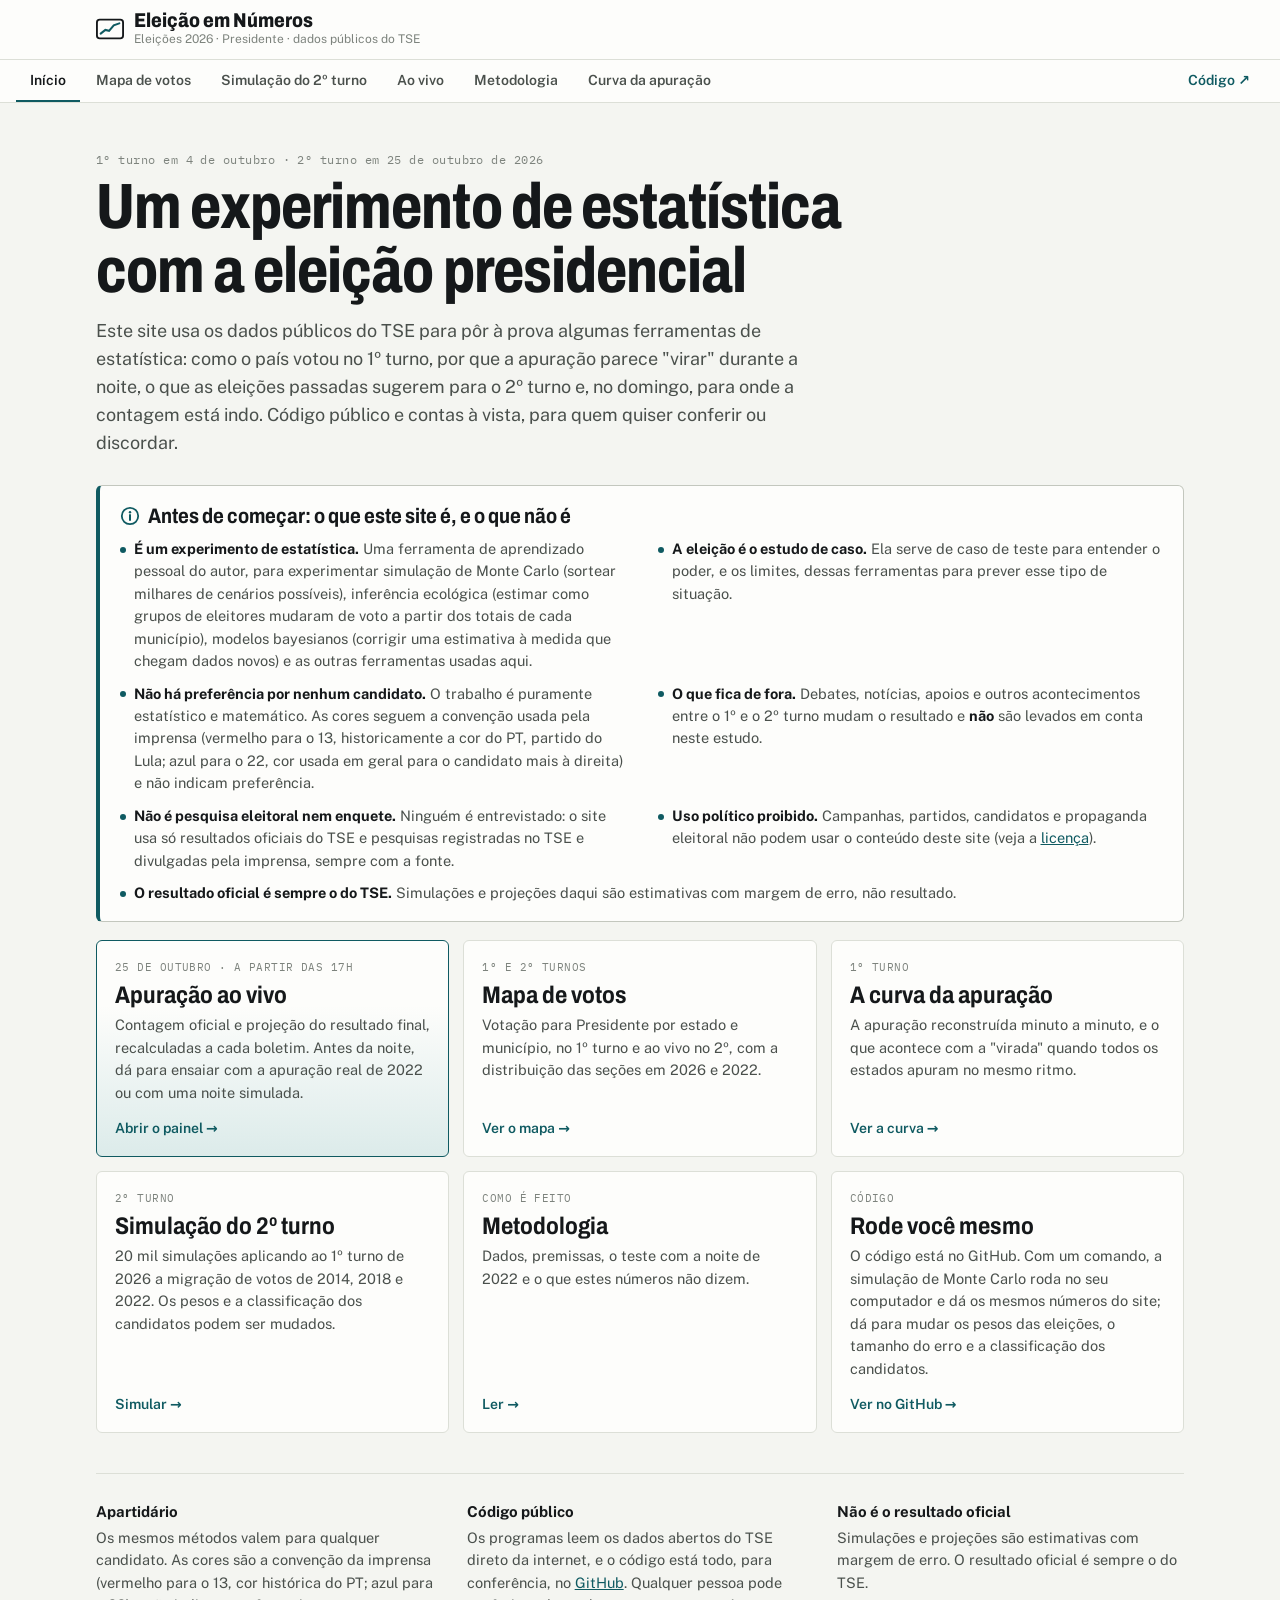
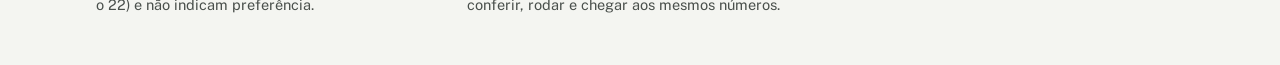
==== site/index.html @ 9e693103 "Licença proíbe uso político-eleitoral; simulação roda pela linha de comando - pipeline/simular.py: M" ====
<!doctype html>
<html lang="pt-BR">
<head>
<meta charset="utf-8">
<meta name="viewport" content="width=device-width, initial-scale=1, viewport-fit=cover">
<title>Eleição em Números</title>
<meta name="description" content="Um experimento de estatística com a eleição presidencial de 2026 e os dados públicos do TSE: mapa de votos, curva da apuração, simulação do 2º turno e projeção ao vivo.">
<link rel="preconnect" href="https://fonts.googleapis.com">
<link rel="preconnect" href="https://fonts.gstatic.com" crossorigin>
<link rel="stylesheet" href="https://fonts.googleapis.com/css2?family=Archivo:wdth,wght@62..125,500..800&family=IBM+Plex+Mono:wght@400;500&family=Public+Sans:wght@400;500;600;700&display=swap">
<link rel="stylesheet" href="comum.css">
<style>
:root {
  --bg: #f4f5f1; --surface: #fdfdfb; --surface-2: #eceee8; --ink: #15181a; --ink-2: #4a504c; --muted: #7d837d;
  --line: #dcdfd7; --line-strong: #c3c7be; --accent: #0f5a61; --accent-soft: #dcebea; --c22: #2a78d6; --c13: #e34948;
  --f-display: "Archivo", "Arial Narrow", system-ui, sans-serif; --f-body: "Public Sans", system-ui, -apple-system, "Segoe UI", sans-serif;
  --f-mono: "IBM Plex Mono", ui-monospace, Menlo, monospace; --r: 6px;
}
@media (prefers-color-scheme: dark) {
  :root:not([data-theme="light"]) {
    --bg: #0f1211; --surface: #171b1a; --surface-2: #202524; --ink: #edf0eb; --ink-2: #c0c6be; --muted: #8b918a;
    --line: #2a302e; --line-strong: #3a413e; --accent: #6cc1c8; --accent-soft: #1c3335; --c22: #3987e5; --c13: #e66767; color-scheme: dark;
  }
}
:root[data-theme="dark"] {
  --bg: #0f1211; --surface: #171b1a; --surface-2: #202524; --ink: #edf0eb; --ink-2: #c0c6be; --muted: #8b918a;
  --line: #2a302e; --line-strong: #3a413e; --accent: #6cc1c8; --accent-soft: #1c3335; --c22: #3987e5; --c13: #e66767; color-scheme: dark;
}
* { box-sizing: border-box; }
body { margin: 0; background: var(--bg); color: var(--ink); font-family: var(--f-body); font-size: 16px; line-height: 1.55; }
a { color: var(--accent); }
.wrap { max-width: 1120px; margin: 0 auto; padding-left: max(16px, env(safe-area-inset-left, 0px)); padding-right: max(16px, env(safe-area-inset-right, 0px)); }
.topbar { background: var(--surface); border-bottom: 1px solid var(--line); }
.topbar .wrap { display: flex; align-items: center; gap: 10px; padding-block: 10px; }
.topbar svg { width: 28px; height: 28px; }
.brand-name { font-family: var(--f-display); font-weight: 800; font-stretch: 85%; font-size: 20px; line-height: 1; }
.brand-sub { font-size: 12px; color: var(--muted); }
.hero { padding-block: 48px 20px; max-width: 820px; }
.eyebrow { font-family: var(--f-mono); font-size: 11.5px; color: var(--muted); letter-spacing: .04em; }
h1 { font-family: var(--f-display); font-weight: 750; font-stretch: 78%; font-size: clamp(36px, 6vw, 64px); line-height: 1.0; letter-spacing: -0.015em; margin: 6px 0 14px; text-wrap: balance; }
.hero p { font-size: 18px; color: var(--ink-2); margin: 0; max-width: 64ch; }
.nota { border: 1px solid var(--line-strong); border-left: 4px solid var(--accent); background: var(--surface); border-radius: var(--r); padding: 18px 20px 16px; margin-top: 8px; }
.nota h2 { font-family: var(--f-display); font-weight: 700; font-stretch: 85%; font-size: 21px; line-height: 1.15; margin: 0 0 10px; display: flex; align-items: center; gap: 8px; }
.nota h2 svg { width: 20px; height: 20px; flex: none; color: var(--accent); }
.nota ul { list-style: none; margin: 0; padding: 0; display: grid; grid-template-columns: repeat(2, minmax(0, 1fr)); gap: 10px 32px; }
.nota li { font-size: 14.5px; color: var(--ink-2); padding-left: 14px; position: relative; }
.nota li::before { content: ""; position: absolute; left: 0; top: .62em; width: 6px; height: 6px; border-radius: 50%; background: var(--accent); }
.nota li b { color: var(--ink); }
.nota li.inteira { grid-column: 1 / -1; }
@media (max-width: 760px) { .nota ul { grid-template-columns: minmax(0, 1fr); } }
.cards { display: grid; grid-template-columns: repeat(auto-fill, minmax(min(100%, 320px), 1fr)); gap: 14px; padding-block: 18px 40px; }
.card { display: flex; flex-direction: column; gap: 6px; background: var(--surface); border: 1px solid var(--line); border-radius: var(--r); padding: 18px 18px 16px; text-decoration: none; color: inherit; transition: border-color .15s, transform .15s; min-width: 0; }
.card:hover { border-color: var(--accent); transform: translateY(-1px); }
.card .k { font-family: var(--f-mono); font-size: 11px; color: var(--muted); letter-spacing: .04em; }
.card h2 { font-family: var(--f-display); font-weight: 700; font-stretch: 85%; font-size: 24px; line-height: 1.1; margin: 0; }
.card p { margin: 0; color: var(--ink-2); font-size: 14.5px; }
.card .vai { margin-top: auto; padding-top: 8px; font-size: 14px; font-weight: 600; color: var(--accent); }
.card.destaque { border-color: var(--accent); background: linear-gradient(0deg, var(--accent-soft), var(--surface) 70%); }
.princ { border-top: 1px solid var(--line); padding-block: 26px 48px; display: grid; grid-template-columns: repeat(3, minmax(0, 1fr)); gap: 24px; font-size: 14.5px; color: var(--ink-2); }
.princ h3 { font-size: 15px; color: var(--ink); margin: 0 0 4px; }
.princ p { margin: 0; }
.sobre { border-top: 1px solid var(--line); padding-block: 26px 56px; max-width: 760px; }
.sobre h2 { font-family: var(--f-display); font-weight: 700; font-stretch: 85%; font-size: 26px; margin: 4px 0 8px; }
.sobre p { color: var(--ink-2); margin: 0 0 8px; }
.sobre-links a { font-weight: 600; }
@media (max-width: 760px) { .princ { grid-template-columns: minmax(0, 1fr); } }
/* celular: menos espaço vazio no topo e link do GitHub com alvo de toque maior */
@media (max-width: 560px) {
  .hero { padding-block: 28px 16px; }
  .hero p { font-size: 17px; }
  .nota { padding: 16px 16px 14px; }
  .nota h2 { font-size: 20px; align-items: flex-start; }
  .nota h2 svg { margin-top: 2px; }
  .card { padding: 16px; }
  .card h2 { font-size: 23px; }
  .sobre-links a { display: inline-block; padding: 8px 0; }
}
@media (prefers-reduced-motion: reduce) { .card { transition: none; } }
</style>
</head>
<body>
<header class="topbar"><div class="wrap">
  <svg viewBox="0 0 30 30" aria-hidden="true"><rect x="1" y="5" width="28" height="20" rx="3" fill="none" stroke="currentColor" stroke-width="2"/><polyline points="5,20 10,16 14,17 19,11 25,9" fill="none" stroke="var(--accent)" stroke-width="2.2" stroke-linecap="round"/></svg>
  <div><div class="brand-name">Eleição em Números</div><div class="brand-sub">Eleições 2026 · Presidente · dados públicos do TSE</div></div>
</div>
<nav class="abas" aria-label="Páginas"><a href="./" aria-current="page">Início</a><a href="votos/">Mapa de votos</a><a href="segundo-turno/">Simulação do 2º turno</a><a href="ao-vivo/">Ao vivo</a><a href="metodologia/">Metodologia</a><a href="apuracao/">Curva da apuração</a><a class="aba-externa" href="https://github.com/LuisFHartmann/eleicao-em-numeros" rel="noopener">Código ↗</a></nav></header>

<main class="wrap">
  <section class="hero">
    <div class="eyebrow">1º turno em 4 de outubro · 2º turno em 25 de outubro de 2026</div>
    <h1>Um experimento de estatística com a eleição presidencial</h1>
    <p>Este site usa os dados públicos do TSE para pôr à prova algumas ferramentas de estatística: como o país votou no 1º turno, por que a apuração parece "virar" durante a noite, o que as eleições passadas sugerem para o 2º turno e, no domingo, para onde a contagem está indo. Código público e contas à vista, para quem quiser conferir ou discordar.</p>
  </section>
  <aside class="nota" role="note" aria-labelledby="nota-titulo">
    <h2 id="nota-titulo"><svg viewBox="0 0 20 20" aria-hidden="true"><circle cx="10" cy="10" r="8.2" fill="none" stroke="currentColor" stroke-width="1.8"/><path d="M10 9v5" stroke="currentColor" stroke-width="2" stroke-linecap="round"/><circle cx="10" cy="6.2" r="1.2" fill="currentColor"/></svg>Antes de começar: o que este site é, e o que não é</h2>
    <ul>
      <li><b>É um experimento de estatística.</b> Uma ferramenta de aprendizado pessoal do autor, para experimentar simulação de Monte Carlo (sortear milhares de cenários possíveis), inferência ecológica (estimar como grupos de eleitores mudaram de voto a partir dos totais de cada município), modelos bayesianos (corrigir uma estimativa à medida que chegam dados novos) e as outras ferramentas usadas aqui.</li>
      <li><b>A eleição é o estudo de caso.</b> Ela serve de caso de teste para entender o poder, e os limites, dessas ferramentas para prever esse tipo de situação.</li>
      <li><b>Não há preferência por nenhum candidato.</b> O trabalho é puramente estatístico e matemático. As cores seguem a convenção usada pela imprensa (vermelho para o 13, historicamente a cor do PT, partido do Lula; azul para o 22, cor usada em geral para o candidato mais à direita) e não indicam preferência.</li>
      <li><b>O que fica de fora.</b> Debates, notícias, apoios e outros acontecimentos entre o 1º e o 2º turno mudam o resultado e <b>não</b> são levados em conta neste estudo.</li>
      <li><b>Não é pesquisa eleitoral nem enquete.</b> Ninguém é entrevistado: o site usa só resultados oficiais do TSE e pesquisas registradas no TSE e divulgadas pela imprensa, sempre com a fonte.</li>
      <li><b>Uso político proibido.</b> Campanhas, partidos, candidatos e propaganda eleitoral não podem usar o conteúdo deste site (veja a <a href="https://github.com/LuisFHartmann/eleicao-em-numeros/blob/main/LICENSE.md" rel="noopener">licença</a>).</li>
      <li class="inteira"><b>O resultado oficial é sempre o do TSE.</b> Simulações e projeções daqui são estimativas com margem de erro, não resultado.</li>
    </ul>
  </aside>
  <section class="cards">
    <a class="card destaque" href="ao-vivo/"><span class="k">25 DE OUTUBRO · A PARTIR DAS 17H</span><h2>Apuração ao vivo</h2><p>Contagem oficial e projeção do resultado final, recalculadas a cada boletim. Antes da noite, dá para ensaiar com a apuração real de 2022 ou com uma noite simulada.</p><span class="vai">Abrir o painel →</span></a>
    <a class="card" href="votos/"><span class="k">1º E 2º TURNOS</span><h2>Mapa de votos</h2><p>Votação para Presidente por estado e município, no 1º turno e ao vivo no 2º, com a distribuição das seções em 2026 e 2022.</p><span class="vai">Ver o mapa →</span></a>
    <a class="card" href="apuracao/"><span class="k">1º TURNO</span><h2>A curva da apuração</h2><p>A apuração reconstruída minuto a minuto, e o que acontece com a "virada" quando todos os estados apuram no mesmo ritmo.</p><span class="vai">Ver a curva →</span></a>
    <a class="card" href="segundo-turno/"><span class="k">2º TURNO</span><h2>Simulação do 2º turno</h2><p>20 mil simulações aplicando ao 1º turno de 2026 a migração de votos de 2014, 2018 e 2022. Os pesos e a classificação dos candidatos podem ser mudados.</p><span class="vai">Simular →</span></a>
    <a class="card" href="metodologia/"><span class="k">COMO É FEITO</span><h2>Metodologia</h2><p>Dados, premissas, o teste com a noite de 2022 e o que estes números não dizem.</p><span class="vai">Ler →</span></a>
      <a class="card" href="https://github.com/LuisFHartmann/eleicao-em-numeros" rel="noopener"><span class="k">CÓDIGO</span><h2>Rode você mesmo</h2><p>O código está no GitHub. Com um comando, a simulação de Monte Carlo roda no seu computador e dá os mesmos números do site; dá para mudar os pesos das eleições, o tamanho do erro e a classificação dos candidatos.</p><span class="vai">Ver no GitHub →</span></a>
  </section>
  <section class="princ">
    <div><h3>Apartidário</h3><p>Os mesmos métodos valem para qualquer candidato. As cores são a convenção da imprensa (vermelho para o 13, cor histórica do PT; azul para o 22) e não indicam preferência.</p></div>
    <div><h3>Código público</h3><p>Os programas leem os dados abertos do TSE direto da internet, e o código está todo, para conferência, no <a href="https://github.com/LuisFHartmann/eleicao-em-numeros" rel="noopener">GitHub</a>. Qualquer pessoa pode conferir, rodar e chegar aos mesmos números.</p></div>
    <div><h3>Não é o resultado oficial</h3><p>Simulações e projeções são estimativas com margem de erro. O resultado oficial é sempre o do TSE.</p></div>
  </section>
</main>
</body>
</html>
---- site/comum.css ----
/* Navegação entre as páginas do site. Usa os tokens de cor definidos em cada página. */
.abas {
  display: flex;
  gap: 2px;
  overflow-x: auto;
  scrollbar-width: none;
  border-top: 1px solid var(--line);
  padding-left: max(16px, env(safe-area-inset-left, 0px));
  padding-right: max(16px, env(safe-area-inset-right, 0px));
  max-width: 1320px;
  margin: 0 auto;
}
.abas::-webkit-scrollbar { display: none; }
.abas a {
  flex: none;
  padding: 10px 14px 9px;
  font-size: 14px;
  font-weight: 600;
  color: var(--ink-2);
  text-decoration: none;
  border-bottom: 2px solid transparent;
  white-space: nowrap;
}
.abas a:hover { color: var(--ink); background: var(--surface-2); }
.abas a[aria-current="page"] { color: var(--ink); border-bottom-color: var(--accent); }
.abas a small { font-weight: 500; color: var(--muted); margin-left: 6px; font-size: 12px; }

/* Celular: as abas rolam de lado; um esmaecido na borda direita mostra que há mais abas. */
@media (max-width: 760px) {
  .abas { -webkit-mask-image: linear-gradient(to right, #000 calc(100% - 28px), transparent); mask-image: linear-gradient(to right, #000 calc(100% - 28px), transparent); }
  .abas a { padding: 12px 12px 11px; }
}

/* Aba externa (código no GitHub): no fim da barra, em destaque discreto. */
.abas a.aba-externa { margin-left: auto; color: var(--accent); }
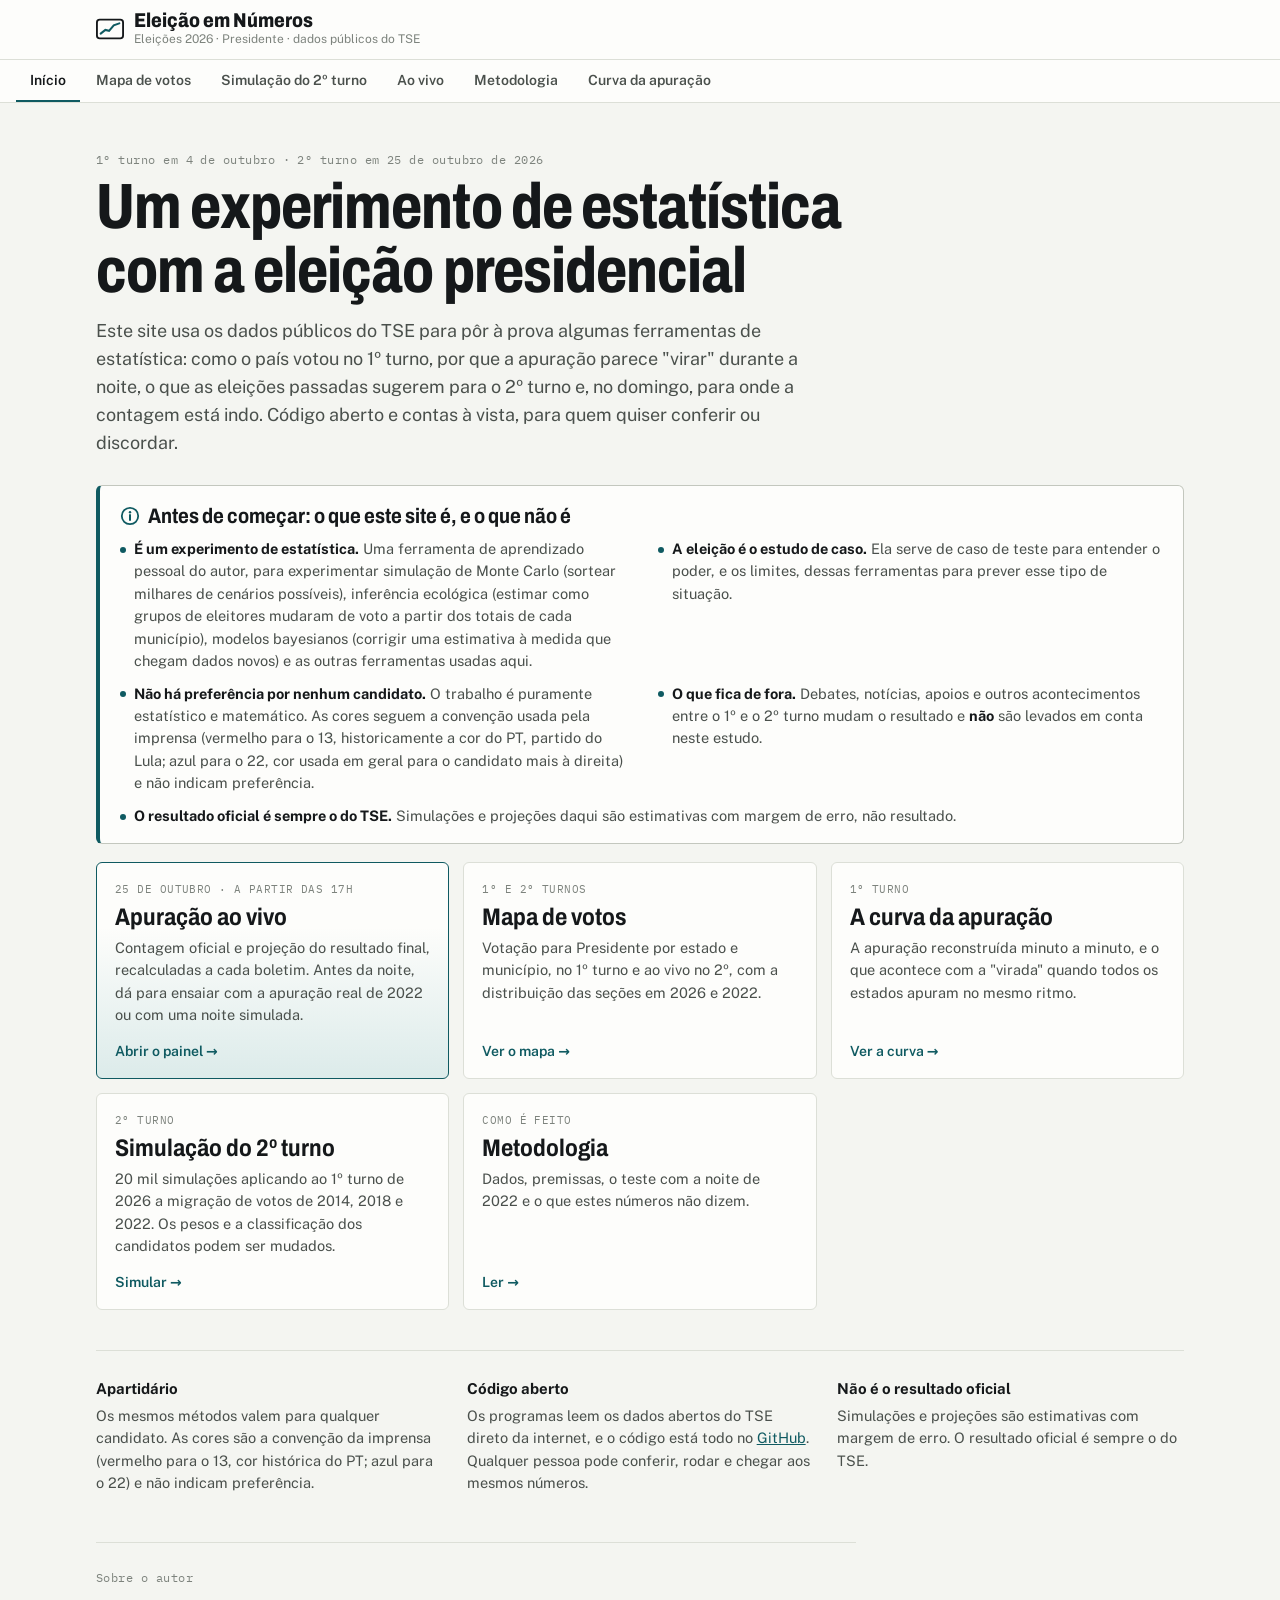
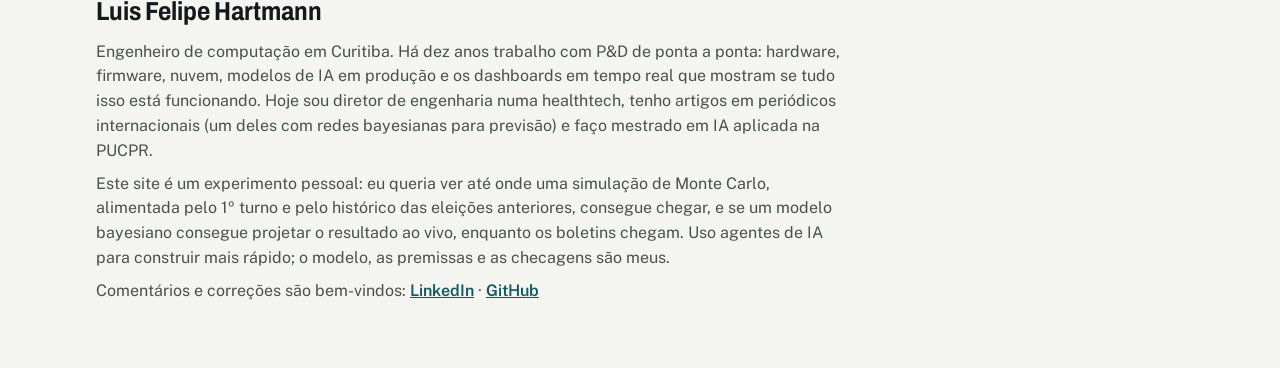
==== commit 6ea389b2: "Links para o código no GitHub em todas as páginas; relatório com links absolutos O PDF era gerado de" ====
--- a/site/index.html
+++ b/site/index.html
@@ -83,13 +83,13 @@
   <svg viewBox="0 0 30 30" aria-hidden="true"><rect x="1" y="5" width="28" height="20" rx="3" fill="none" stroke="currentColor" stroke-width="2"/><polyline points="5,20 10,16 14,17 19,11 25,9" fill="none" stroke="var(--accent)" stroke-width="2.2" stroke-linecap="round"/></svg>
   <div><div class="brand-name">Eleição em Números</div><div class="brand-sub">Eleições 2026 · Presidente · dados públicos do TSE</div></div>
 </div>
-<nav class="abas" aria-label="Páginas"><a href="./" aria-current="page">Início</a><a href="votos/">Mapa de votos</a><a href="segundo-turno/">Simulação do 2º turno</a><a href="ao-vivo/">Ao vivo</a><a href="metodologia/">Metodologia</a><a href="apuracao/">Curva da apuração</a><a class="aba-externa" href="https://github.com/LuisFHartmann/eleicao-em-numeros" rel="noopener">Código ↗</a></nav></header>
+<nav class="abas" aria-label="Páginas"><a href="./" aria-current="page">Início</a><a href="votos/">Mapa de votos</a><a href="segundo-turno/">Simulação do 2º turno</a><a href="ao-vivo/">Ao vivo</a><a href="metodologia/">Metodologia</a><a href="apuracao/">Curva da apuração</a></nav></header>
 
 <main class="wrap">
   <section class="hero">
     <div class="eyebrow">1º turno em 4 de outubro · 2º turno em 25 de outubro de 2026</div>
     <h1>Um experimento de estatística com a eleição presidencial</h1>
-    <p>Este site usa os dados públicos do TSE para pôr à prova algumas ferramentas de estatística: como o país votou no 1º turno, por que a apuração parece "virar" durante a noite, o que as eleições passadas sugerem para o 2º turno e, no domingo, para onde a contagem está indo. Código público e contas à vista, para quem quiser conferir ou discordar.</p>
+    <p>Este site usa os dados públicos do TSE para pôr à prova algumas ferramentas de estatística: como o país votou no 1º turno, por que a apuração parece "virar" durante a noite, o que as eleições passadas sugerem para o 2º turno e, no domingo, para onde a contagem está indo. Código aberto e contas à vista, para quem quiser conferir ou discordar.</p>
   </section>
   <aside class="nota" role="note" aria-labelledby="nota-titulo">
     <h2 id="nota-titulo"><svg viewBox="0 0 20 20" aria-hidden="true"><circle cx="10" cy="10" r="8.2" fill="none" stroke="currentColor" stroke-width="1.8"/><path d="M10 9v5" stroke="currentColor" stroke-width="2" stroke-linecap="round"/><circle cx="10" cy="6.2" r="1.2" fill="currentColor"/></svg>Antes de começar: o que este site é, e o que não é</h2>
@@ -98,8 +98,6 @@
       <li><b>A eleição é o estudo de caso.</b> Ela serve de caso de teste para entender o poder, e os limites, dessas ferramentas para prever esse tipo de situação.</li>
       <li><b>Não há preferência por nenhum candidato.</b> O trabalho é puramente estatístico e matemático. As cores seguem a convenção usada pela imprensa (vermelho para o 13, historicamente a cor do PT, partido do Lula; azul para o 22, cor usada em geral para o candidato mais à direita) e não indicam preferência.</li>
       <li><b>O que fica de fora.</b> Debates, notícias, apoios e outros acontecimentos entre o 1º e o 2º turno mudam o resultado e <b>não</b> são levados em conta neste estudo.</li>
-      <li><b>Não é pesquisa eleitoral nem enquete.</b> Ninguém é entrevistado: o site usa só resultados oficiais do TSE e pesquisas registradas no TSE e divulgadas pela imprensa, sempre com a fonte.</li>
-      <li><b>Uso político proibido.</b> Campanhas, partidos, candidatos e propaganda eleitoral não podem usar o conteúdo deste site (veja a <a href="https://github.com/LuisFHartmann/eleicao-em-numeros/blob/main/LICENSE.md" rel="noopener">licença</a>).</li>
       <li class="inteira"><b>O resultado oficial é sempre o do TSE.</b> Simulações e projeções daqui são estimativas com margem de erro, não resultado.</li>
     </ul>
   </aside>
@@ -109,12 +107,19 @@
     <a class="card" href="apuracao/"><span class="k">1º TURNO</span><h2>A curva da apuração</h2><p>A apuração reconstruída minuto a minuto, e o que acontece com a "virada" quando todos os estados apuram no mesmo ritmo.</p><span class="vai">Ver a curva →</span></a>
     <a class="card" href="segundo-turno/"><span class="k">2º TURNO</span><h2>Simulação do 2º turno</h2><p>20 mil simulações aplicando ao 1º turno de 2026 a migração de votos de 2014, 2018 e 2022. Os pesos e a classificação dos candidatos podem ser mudados.</p><span class="vai">Simular →</span></a>
     <a class="card" href="metodologia/"><span class="k">COMO É FEITO</span><h2>Metodologia</h2><p>Dados, premissas, o teste com a noite de 2022 e o que estes números não dizem.</p><span class="vai">Ler →</span></a>
-      <a class="card" href="https://github.com/LuisFHartmann/eleicao-em-numeros" rel="noopener"><span class="k">CÓDIGO</span><h2>Rode você mesmo</h2><p>O código está no GitHub. Com um comando, a simulação de Monte Carlo roda no seu computador e dá os mesmos números do site; dá para mudar os pesos das eleições, o tamanho do erro e a classificação dos candidatos.</p><span class="vai">Ver no GitHub →</span></a>
   </section>
   <section class="princ">
     <div><h3>Apartidário</h3><p>Os mesmos métodos valem para qualquer candidato. As cores são a convenção da imprensa (vermelho para o 13, cor histórica do PT; azul para o 22) e não indicam preferência.</p></div>
-    <div><h3>Código público</h3><p>Os programas leem os dados abertos do TSE direto da internet, e o código está todo, para conferência, no <a href="https://github.com/LuisFHartmann/eleicao-em-numeros" rel="noopener">GitHub</a>. Qualquer pessoa pode conferir, rodar e chegar aos mesmos números.</p></div>
+    <div><h3>Código aberto</h3><p>Os programas leem os dados abertos do TSE direto da internet, e o código está todo no <a href="https://github.com/LuisFHartmann/eleicao-em-numeros" rel="noopener">GitHub</a>. Qualquer pessoa pode conferir, rodar e chegar aos mesmos números.</p></div>
     <div><h3>Não é o resultado oficial</h3><p>Simulações e projeções são estimativas com margem de erro. O resultado oficial é sempre o do TSE.</p></div>
+  </section>
+  <!-- SOBRE O AUTOR: fatos do handoff do site pessoal (sem oferta de serviços; o site pessoal ainda não está no ar) -->
+  <section class="sobre" id="sobre">
+    <div class="eyebrow">Sobre o autor</div>
+    <h2>Luis Felipe Hartmann</h2>
+    <p class="sobre-texto">Engenheiro de computação em Curitiba. Há dez anos trabalho com P&amp;D de ponta a ponta: hardware, firmware, nuvem, modelos de IA em produção e os dashboards em tempo real que mostram se tudo isso está funcionando. Hoje sou diretor de engenharia numa healthtech, tenho artigos em periódicos internacionais (um deles com redes bayesianas para previsão) e faço mestrado em IA aplicada na PUCPR.</p>
+    <p class="sobre-texto">Este site é um experimento pessoal: eu queria ver até onde uma simulação de Monte Carlo, alimentada pelo 1º turno e pelo histórico das eleições anteriores, consegue chegar, e se um modelo bayesiano consegue projetar o resultado ao vivo, enquanto os boletins chegam. Uso agentes de IA para construir mais rápido; o modelo, as premissas e as checagens são meus.</p>
+    <p class="sobre-links">Comentários e correções são bem-vindos: <a href="https://www.linkedin.com/in/luis-felipe-hartmann/" rel="noopener">LinkedIn</a> · <a href="https://github.com/LuisFHartmann" rel="noopener">GitHub</a></p>
   </section>
 </main>
 </body>
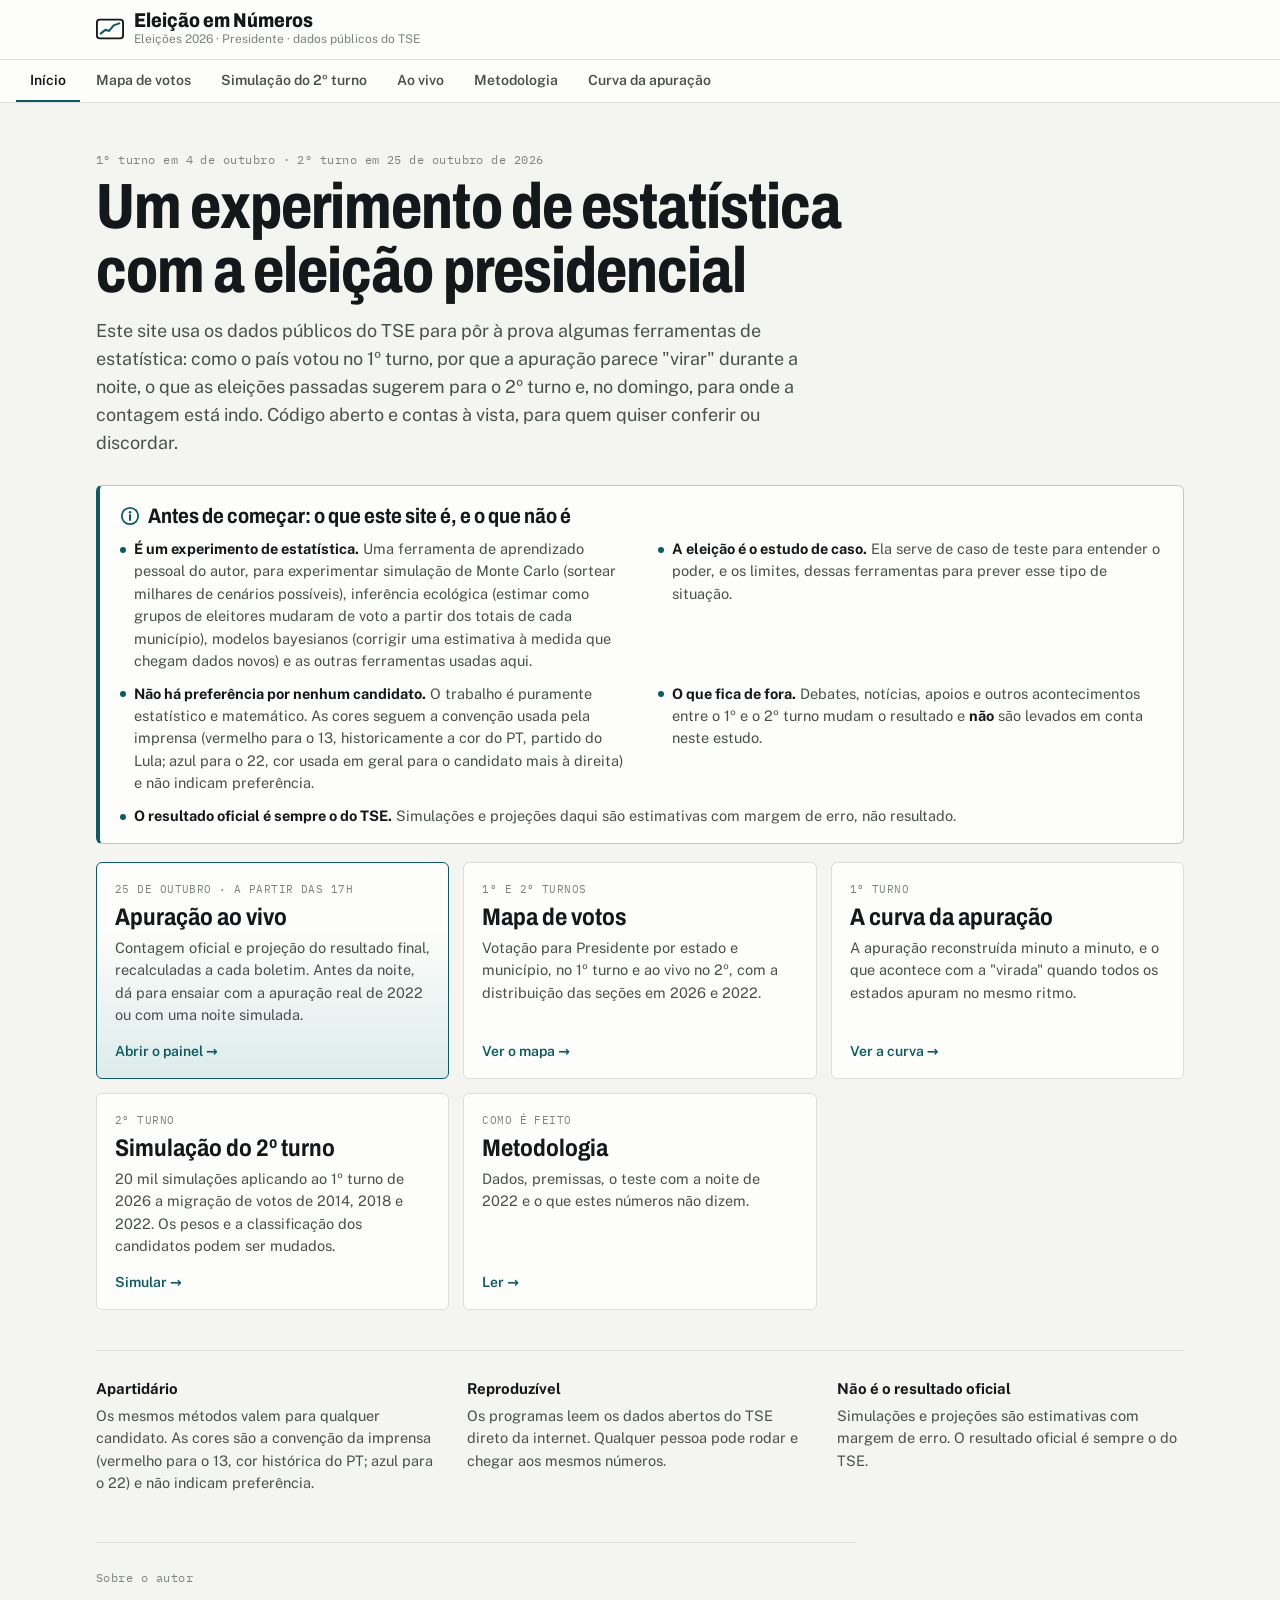
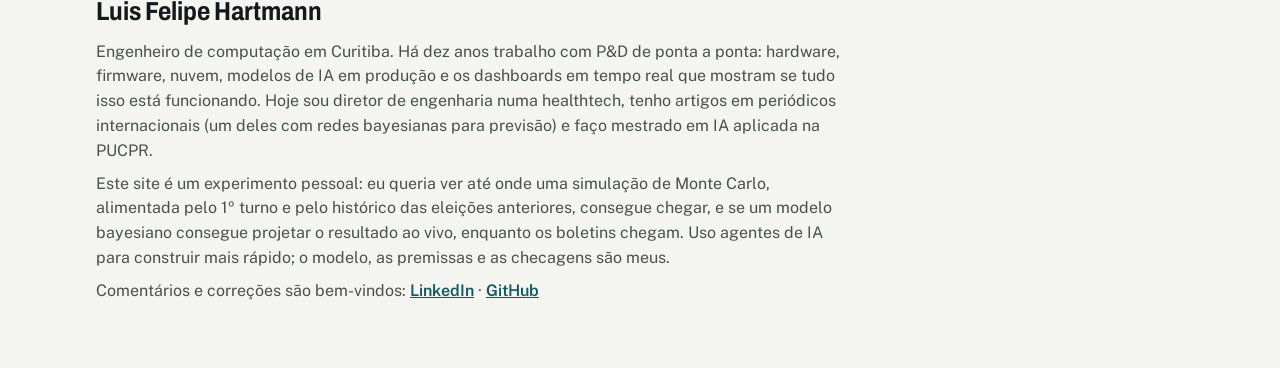
==== commit 7e560554: "Eleição em Números: site, pipeline e painel ao vivo do 2º turno Site estático com mapa de votos (1º " ====
--- a/site/index.html
+++ b/site/index.html
@@ -110,7 +110,7 @@
   </section>
   <section class="princ">
     <div><h3>Apartidário</h3><p>Os mesmos métodos valem para qualquer candidato. As cores são a convenção da imprensa (vermelho para o 13, cor histórica do PT; azul para o 22) e não indicam preferência.</p></div>
-    <div><h3>Código aberto</h3><p>Os programas leem os dados abertos do TSE direto da internet, e o código está todo no <a href="https://github.com/LuisFHartmann/eleicao-em-numeros" rel="noopener">GitHub</a>. Qualquer pessoa pode conferir, rodar e chegar aos mesmos números.</p></div>
+    <div><h3>Reproduzível</h3><p>Os programas leem os dados abertos do TSE direto da internet. Qualquer pessoa pode rodar e chegar aos mesmos números.</p></div>
     <div><h3>Não é o resultado oficial</h3><p>Simulações e projeções são estimativas com margem de erro. O resultado oficial é sempre o do TSE.</p></div>
   </section>
   <!-- SOBRE O AUTOR: fatos do handoff do site pessoal (sem oferta de serviços; o site pessoal ainda não está no ar) -->
--- a/site/comum.css
+++ b/site/comum.css
@@ -30,6 +30,3 @@
   .abas { -webkit-mask-image: linear-gradient(to right, #000 calc(100% - 28px), transparent); mask-image: linear-gradient(to right, #000 calc(100% - 28px), transparent); }
   .abas a { padding: 12px 12px 11px; }
 }
-
-/* Aba externa (código no GitHub): no fim da barra, em destaque discreto. */
-.abas a.aba-externa { margin-left: auto; color: var(--accent); }
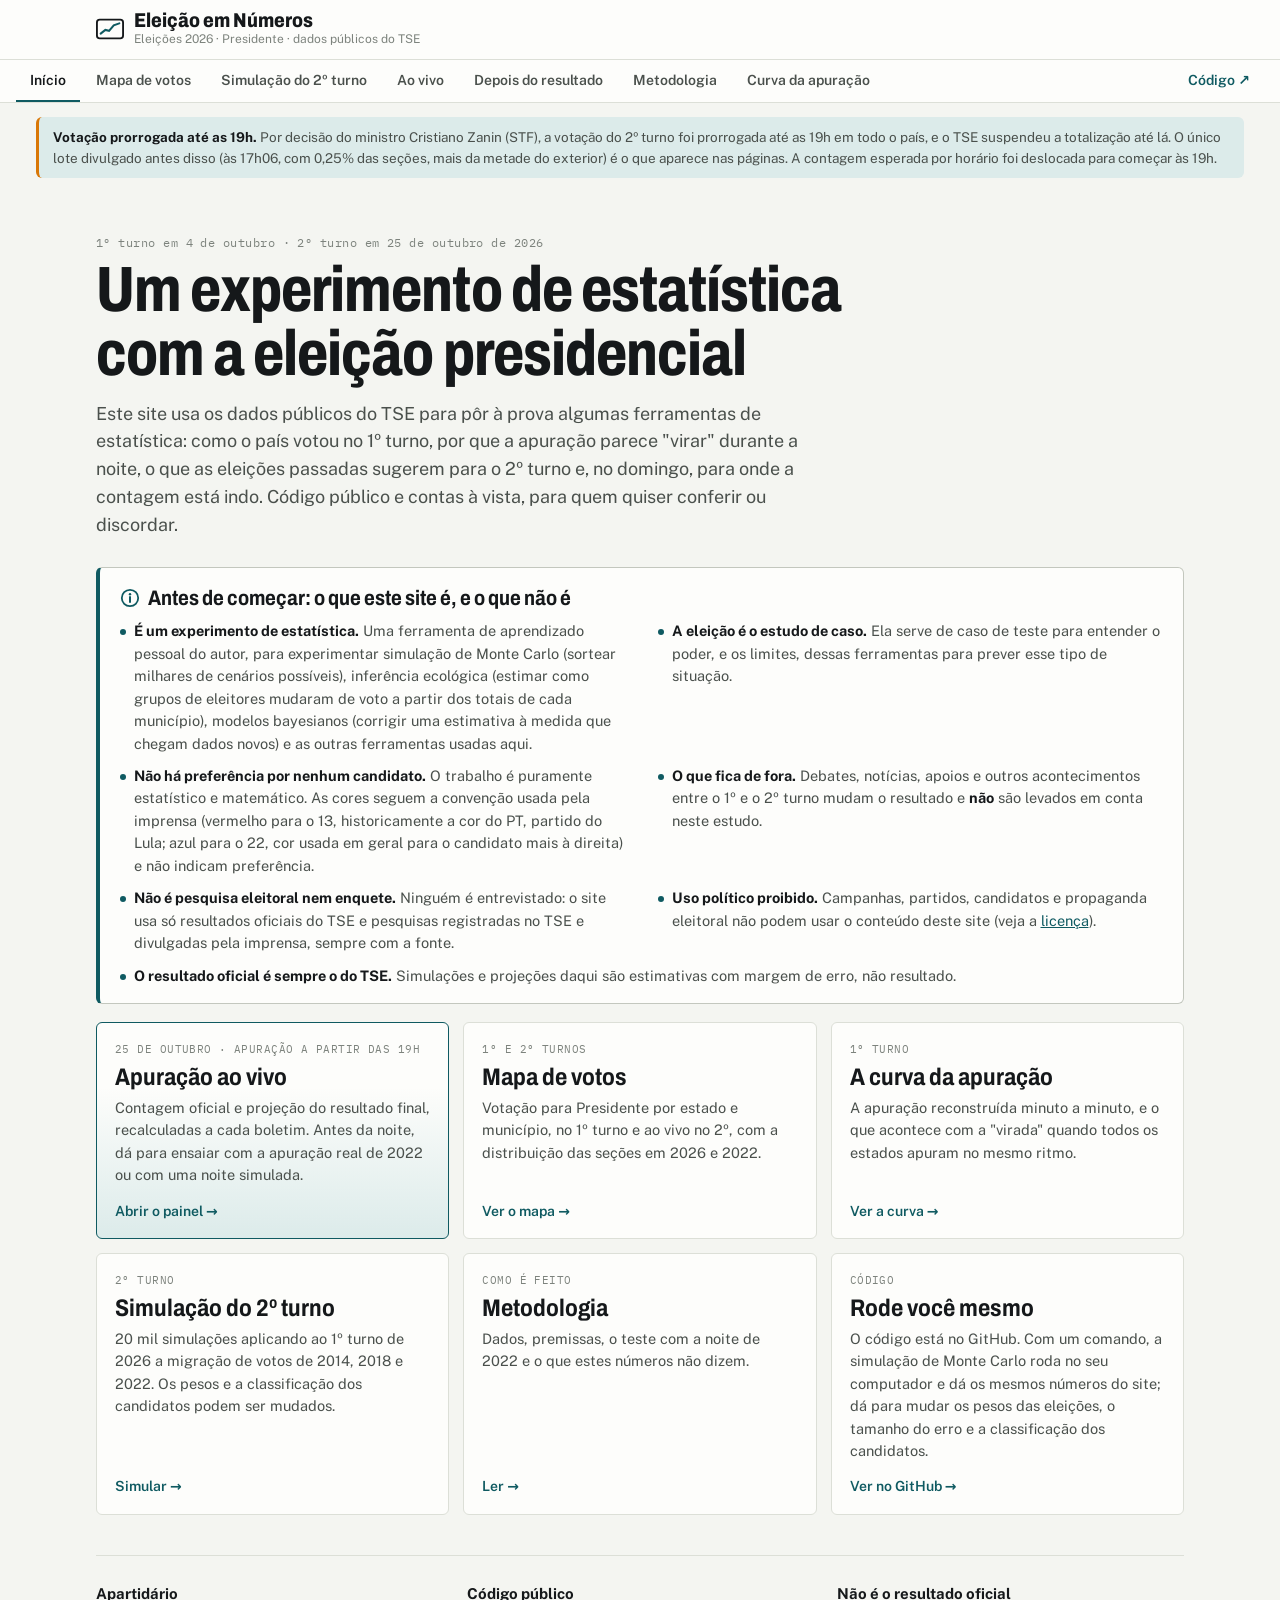
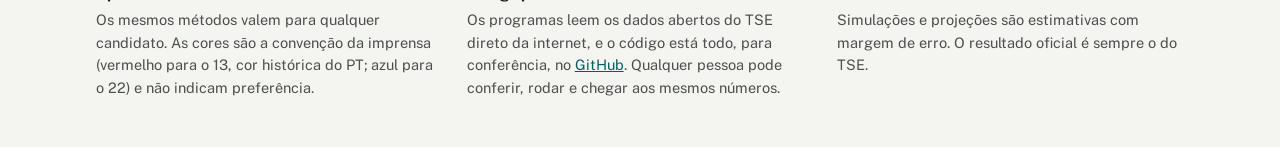
==== commit 241c49f9: "Noite do 2º turno e análise pós-resultado Noite da apuração (25/10): - coletor com limite de taxa, b" ====
--- a/site/index.html
+++ b/site/index.html
@@ -83,13 +83,14 @@
   <svg viewBox="0 0 30 30" aria-hidden="true"><rect x="1" y="5" width="28" height="20" rx="3" fill="none" stroke="currentColor" stroke-width="2"/><polyline points="5,20 10,16 14,17 19,11 25,9" fill="none" stroke="var(--accent)" stroke-width="2.2" stroke-linecap="round"/></svg>
   <div><div class="brand-name">Eleição em Números</div><div class="brand-sub">Eleições 2026 · Presidente · dados públicos do TSE</div></div>
 </div>
-<nav class="abas" aria-label="Páginas"><a href="./" aria-current="page">Início</a><a href="votos/">Mapa de votos</a><a href="segundo-turno/">Simulação do 2º turno</a><a href="ao-vivo/">Ao vivo</a><a href="metodologia/">Metodologia</a><a href="apuracao/">Curva da apuração</a></nav></header>
+<nav class="abas" aria-label="Páginas"><a href="./" aria-current="page">Início</a><a href="votos/">Mapa de votos</a><a href="segundo-turno/">Simulação do 2º turno</a><a href="ao-vivo/">Ao vivo</a><a href="pos-resultado/">Depois do resultado</a><a href="metodologia/">Metodologia</a><a href="apuracao/">Curva da apuração</a><a class="aba-externa" href="https://github.com/LuisFHartmann/eleicao-em-numeros" rel="noopener">Código ↗</a></nav></header>
+<div class="avisos" data-pagina="inicio"></div>
 
 <main class="wrap">
   <section class="hero">
     <div class="eyebrow">1º turno em 4 de outubro · 2º turno em 25 de outubro de 2026</div>
     <h1>Um experimento de estatística com a eleição presidencial</h1>
-    <p>Este site usa os dados públicos do TSE para pôr à prova algumas ferramentas de estatística: como o país votou no 1º turno, por que a apuração parece "virar" durante a noite, o que as eleições passadas sugerem para o 2º turno e, no domingo, para onde a contagem está indo. Código aberto e contas à vista, para quem quiser conferir ou discordar.</p>
+    <p>Este site usa os dados públicos do TSE para pôr à prova algumas ferramentas de estatística: como o país votou no 1º turno, por que a apuração parece "virar" durante a noite, o que as eleições passadas sugerem para o 2º turno e, no domingo, para onde a contagem está indo. Código público e contas à vista, para quem quiser conferir ou discordar.</p>
   </section>
   <aside class="nota" role="note" aria-labelledby="nota-titulo">
     <h2 id="nota-titulo"><svg viewBox="0 0 20 20" aria-hidden="true"><circle cx="10" cy="10" r="8.2" fill="none" stroke="currentColor" stroke-width="1.8"/><path d="M10 9v5" stroke="currentColor" stroke-width="2" stroke-linecap="round"/><circle cx="10" cy="6.2" r="1.2" fill="currentColor"/></svg>Antes de começar: o que este site é, e o que não é</h2>
@@ -98,29 +99,25 @@
       <li><b>A eleição é o estudo de caso.</b> Ela serve de caso de teste para entender o poder, e os limites, dessas ferramentas para prever esse tipo de situação.</li>
       <li><b>Não há preferência por nenhum candidato.</b> O trabalho é puramente estatístico e matemático. As cores seguem a convenção usada pela imprensa (vermelho para o 13, historicamente a cor do PT, partido do Lula; azul para o 22, cor usada em geral para o candidato mais à direita) e não indicam preferência.</li>
       <li><b>O que fica de fora.</b> Debates, notícias, apoios e outros acontecimentos entre o 1º e o 2º turno mudam o resultado e <b>não</b> são levados em conta neste estudo.</li>
+      <li><b>Não é pesquisa eleitoral nem enquete.</b> Ninguém é entrevistado: o site usa só resultados oficiais do TSE e pesquisas registradas no TSE e divulgadas pela imprensa, sempre com a fonte.</li>
+      <li><b>Uso político proibido.</b> Campanhas, partidos, candidatos e propaganda eleitoral não podem usar o conteúdo deste site (veja a <a href="https://github.com/LuisFHartmann/eleicao-em-numeros/blob/main/LICENSE.md" rel="noopener">licença</a>).</li>
       <li class="inteira"><b>O resultado oficial é sempre o do TSE.</b> Simulações e projeções daqui são estimativas com margem de erro, não resultado.</li>
     </ul>
   </aside>
   <section class="cards">
-    <a class="card destaque" href="ao-vivo/"><span class="k">25 DE OUTUBRO · A PARTIR DAS 17H</span><h2>Apuração ao vivo</h2><p>Contagem oficial e projeção do resultado final, recalculadas a cada boletim. Antes da noite, dá para ensaiar com a apuração real de 2022 ou com uma noite simulada.</p><span class="vai">Abrir o painel →</span></a>
+    <a class="card destaque" href="ao-vivo/"><span class="k">25 DE OUTUBRO · APURAÇÃO A PARTIR DAS 19H</span><h2>Apuração ao vivo</h2><p>Contagem oficial e projeção do resultado final, recalculadas a cada boletim. Antes da noite, dá para ensaiar com a apuração real de 2022 ou com uma noite simulada.</p><span class="vai">Abrir o painel →</span></a>
     <a class="card" href="votos/"><span class="k">1º E 2º TURNOS</span><h2>Mapa de votos</h2><p>Votação para Presidente por estado e município, no 1º turno e ao vivo no 2º, com a distribuição das seções em 2026 e 2022.</p><span class="vai">Ver o mapa →</span></a>
     <a class="card" href="apuracao/"><span class="k">1º TURNO</span><h2>A curva da apuração</h2><p>A apuração reconstruída minuto a minuto, e o que acontece com a "virada" quando todos os estados apuram no mesmo ritmo.</p><span class="vai">Ver a curva →</span></a>
     <a class="card" href="segundo-turno/"><span class="k">2º TURNO</span><h2>Simulação do 2º turno</h2><p>20 mil simulações aplicando ao 1º turno de 2026 a migração de votos de 2014, 2018 e 2022. Os pesos e a classificação dos candidatos podem ser mudados.</p><span class="vai">Simular →</span></a>
     <a class="card" href="metodologia/"><span class="k">COMO É FEITO</span><h2>Metodologia</h2><p>Dados, premissas, o teste com a noite de 2022 e o que estes números não dizem.</p><span class="vai">Ler →</span></a>
+      <a class="card" href="https://github.com/LuisFHartmann/eleicao-em-numeros" rel="noopener"><span class="k">CÓDIGO</span><h2>Rode você mesmo</h2><p>O código está no GitHub. Com um comando, a simulação de Monte Carlo roda no seu computador e dá os mesmos números do site; dá para mudar os pesos das eleições, o tamanho do erro e a classificação dos candidatos.</p><span class="vai">Ver no GitHub →</span></a>
   </section>
   <section class="princ">
     <div><h3>Apartidário</h3><p>Os mesmos métodos valem para qualquer candidato. As cores são a convenção da imprensa (vermelho para o 13, cor histórica do PT; azul para o 22) e não indicam preferência.</p></div>
-    <div><h3>Reproduzível</h3><p>Os programas leem os dados abertos do TSE direto da internet. Qualquer pessoa pode rodar e chegar aos mesmos números.</p></div>
+    <div><h3>Código público</h3><p>Os programas leem os dados abertos do TSE direto da internet, e o código está todo, para conferência, no <a href="https://github.com/LuisFHartmann/eleicao-em-numeros" rel="noopener">GitHub</a>. Qualquer pessoa pode conferir, rodar e chegar aos mesmos números.</p></div>
     <div><h3>Não é o resultado oficial</h3><p>Simulações e projeções são estimativas com margem de erro. O resultado oficial é sempre o do TSE.</p></div>
   </section>
-  <!-- SOBRE O AUTOR: fatos do handoff do site pessoal (sem oferta de serviços; o site pessoal ainda não está no ar) -->
-  <section class="sobre" id="sobre">
-    <div class="eyebrow">Sobre o autor</div>
-    <h2>Luis Felipe Hartmann</h2>
-    <p class="sobre-texto">Engenheiro de computação em Curitiba. Há dez anos trabalho com P&amp;D de ponta a ponta: hardware, firmware, nuvem, modelos de IA em produção e os dashboards em tempo real que mostram se tudo isso está funcionando. Hoje sou diretor de engenharia numa healthtech, tenho artigos em periódicos internacionais (um deles com redes bayesianas para previsão) e faço mestrado em IA aplicada na PUCPR.</p>
-    <p class="sobre-texto">Este site é um experimento pessoal: eu queria ver até onde uma simulação de Monte Carlo, alimentada pelo 1º turno e pelo histórico das eleições anteriores, consegue chegar, e se um modelo bayesiano consegue projetar o resultado ao vivo, enquanto os boletins chegam. Uso agentes de IA para construir mais rápido; o modelo, as premissas e as checagens são meus.</p>
-    <p class="sobre-links">Comentários e correções são bem-vindos: <a href="https://www.linkedin.com/in/luis-felipe-hartmann/" rel="noopener">LinkedIn</a> · <a href="https://github.com/LuisFHartmann" rel="noopener">GitHub</a></p>
-  </section>
 </main>
+<script src="avisos.js"></script>
 </body>
 </html>
--- a/site/comum.css
+++ b/site/comum.css
@@ -30,3 +30,13 @@
   .abas { -webkit-mask-image: linear-gradient(to right, #000 calc(100% - 28px), transparent); mask-image: linear-gradient(to right, #000 calc(100% - 28px), transparent); }
   .abas a { padding: 12px 12px 11px; }
 }
+
+/* Aba externa (código no GitHub): no fim da barra, em destaque discreto. */
+.abas a.aba-externa { margin-left: auto; color: var(--accent); }
+
+/* Avisos dinâmicos (site/avisos.js) */
+.avisos:empty { display: none; }
+.avisos { max-width: 1240px; margin: 14px auto 0; padding-left: max(16px, env(safe-area-inset-left, 0px)); padding-right: max(16px, env(safe-area-inset-right, 0px)); }
+.aviso-dinamico { margin: 0 0 8px; padding: 10px 14px; border-radius: 6px; font-size: 13.5px; line-height: 1.5; color: var(--ink-2); background: var(--accent-soft); border-left: 3px solid var(--accent); }
+.aviso-dinamico.alerta { border-left-color: #d97706; }
+.aviso-dinamico b { color: var(--ink); }
